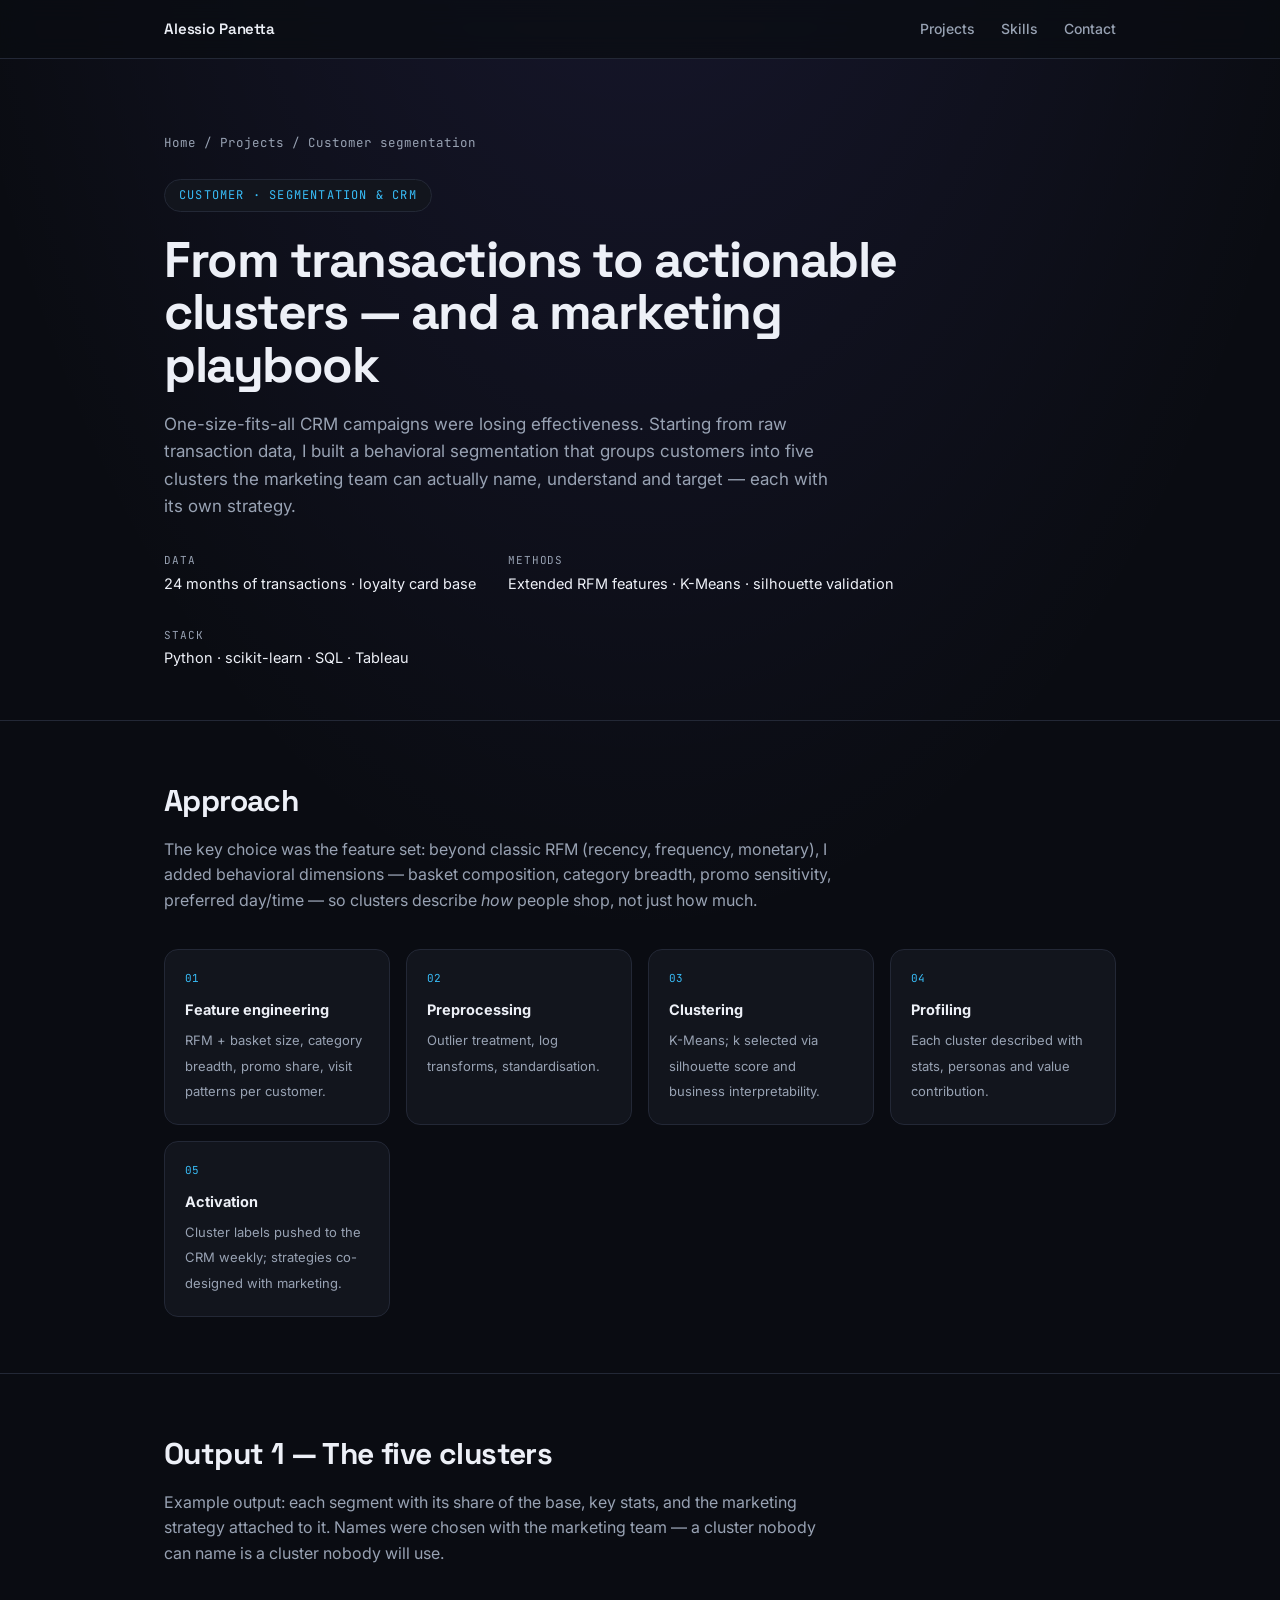
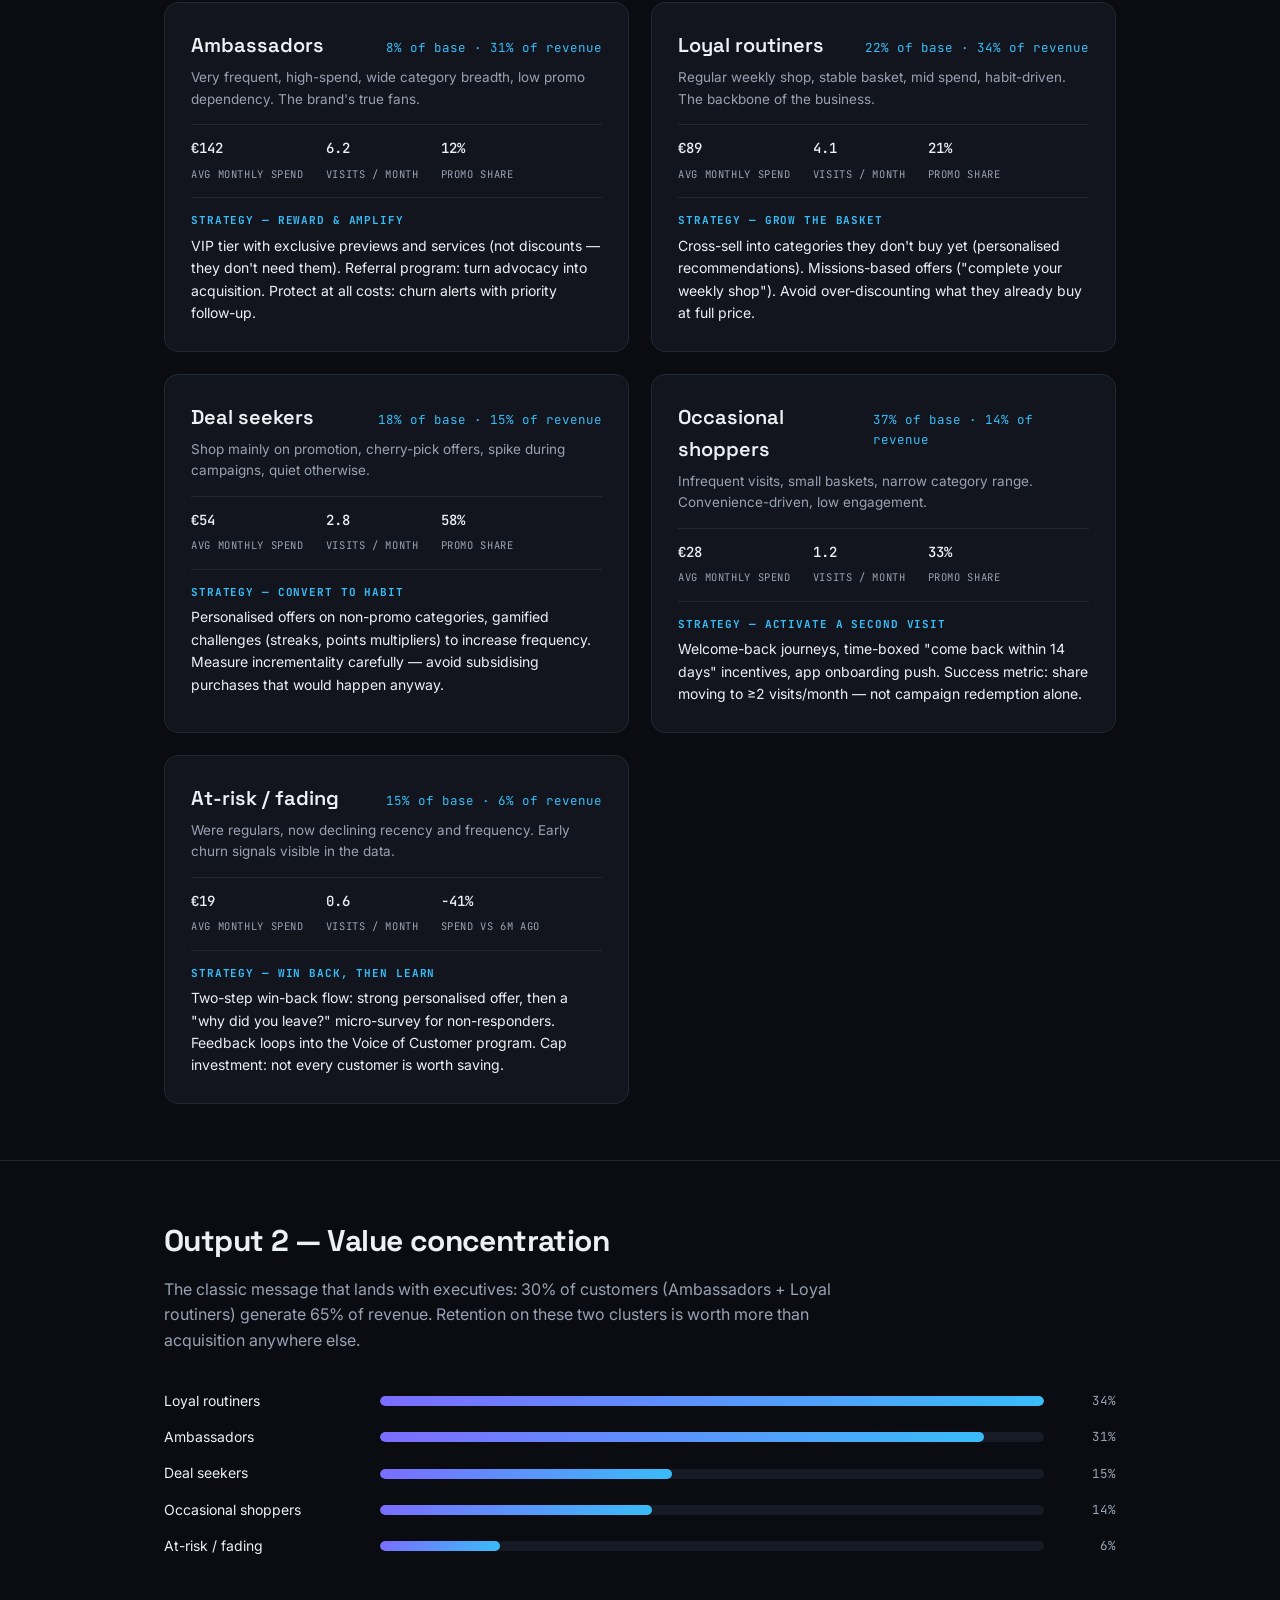
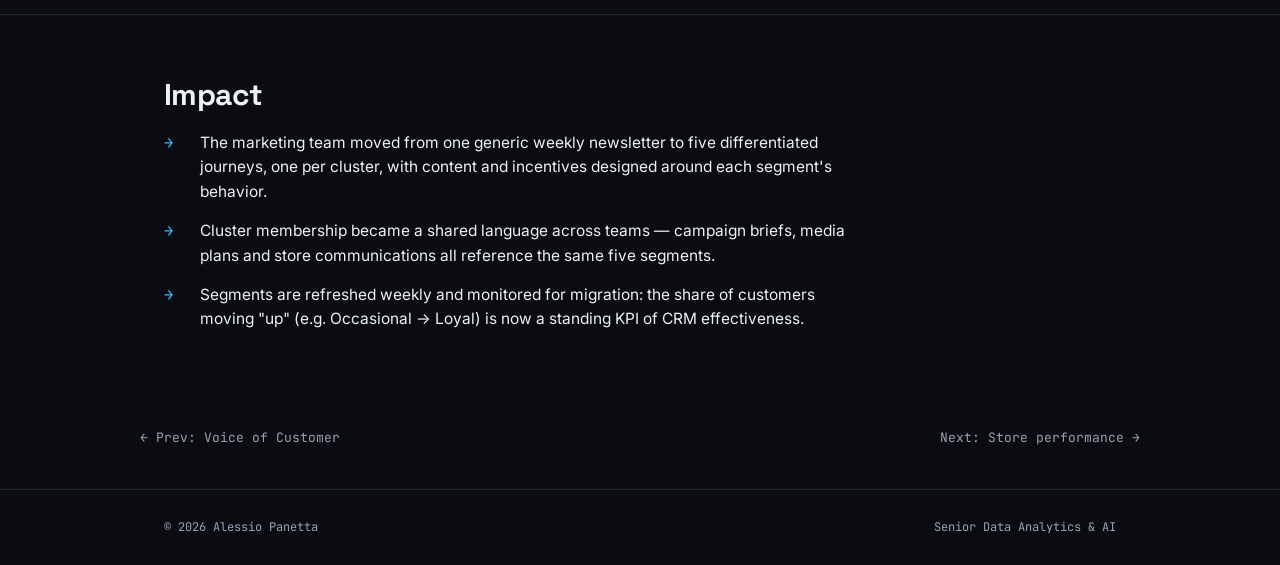
==== projects/customer-segmentation.html @ a86d2486 "Add files via upload" ====
<!DOCTYPE html>
<html lang="en">
<head>
<meta charset="UTF-8">
<meta name="viewport" content="width=device-width, initial-scale=1.0">
<title>Customer Segmentation — Case Study</title>
<link rel="preconnect" href="https://fonts.googleapis.com">
<link rel="preconnect" href="https://fonts.gstatic.com" crossorigin>
<link href="https://fonts.googleapis.com/css2?family=Space+Grotesk:wght@500;600;700&family=Inter:wght@400;500;600&family=JetBrains+Mono:wght@400;500&display=swap" rel="stylesheet">
<link rel="stylesheet" href="../css/style.css">
</head>
<body>

<nav>
  <div class="nav-inner">
    <a class="nav-name" href="../index.html">Alessio Panetta</a>
    <ul class="nav-links">
      <li><a href="../index.html#projects">Projects</a></li>
      <li><a href="../index.html#skills">Skills</a></li>
      <li><a href="../index.html#contact">Contact</a></li>
    </ul>
  </div>
</nav>

<header class="proj-header">
  <div class="wrap">
    <p class="breadcrumb"><a href="../index.html">Home</a> / <a href="../index.html#projects">Projects</a> / Customer segmentation</p>
    <p class="eyebrow">Customer · Segmentation &amp; CRM</p>
    <h1>From transactions to actionable clusters — and a marketing playbook</h1>
    <p class="proj-summary">
      One-size-fits-all CRM campaigns were losing effectiveness. Starting from raw
      transaction data, I built a behavioral segmentation that groups customers into
      five clusters the marketing team can actually name, understand and target —
      each with its own strategy.
    </p>
    <div class="proj-meta">
      <div class="meta-item">
        <div class="fact-k">Data</div>
        <div class="fact-v">24 months of transactions · loyalty card base</div>
      </div>
      <div class="meta-item">
        <div class="fact-k">Methods</div>
        <div class="fact-v">Extended RFM features · K-Means · silhouette validation</div>
      </div>
      <div class="meta-item">
        <div class="fact-k">Stack</div>
        <div class="fact-v">Python · scikit-learn · SQL · Tableau</div>
      </div>
    </div>
  </div>
</header>

<section class="proj-section">
  <div class="wrap">
    <h2>Approach</h2>
    <p class="lede">The key choice was the feature set: beyond classic RFM (recency,
    frequency, monetary), I added behavioral dimensions — basket composition, category
    breadth, promo sensitivity, preferred day/time — so clusters describe <em>how</em>
    people shop, not just how much.</p>
    <div class="pipeline">
      <div class="pipe-step">
        <strong>Feature engineering</strong>
        <span>RFM + basket size, category breadth, promo share, visit patterns per customer.</span>
      </div>
      <div class="pipe-step">
        <strong>Preprocessing</strong>
        <span>Outlier treatment, log transforms, standardisation.</span>
      </div>
      <div class="pipe-step">
        <strong>Clustering</strong>
        <span>K-Means; k selected via silhouette score and business interpretability.</span>
      </div>
      <div class="pipe-step">
        <strong>Profiling</strong>
        <span>Each cluster described with stats, personas and value contribution.</span>
      </div>
      <div class="pipe-step">
        <strong>Activation</strong>
        <span>Cluster labels pushed to the CRM weekly; strategies co-designed with marketing.</span>
      </div>
    </div>
  </div>
</section>

<section class="proj-section">
  <div class="wrap">
    <h2>Output 1 — The five clusters</h2>
    <p class="lede">Example output: each segment with its share of the base, key stats,
    and the marketing strategy attached to it. Names were chosen with the marketing
    team — a cluster nobody can name is a cluster nobody will use.</p>

    <div class="clusters">

      <div class="cluster">
        <div class="cluster-top">
          <h3>Ambassadors</h3>
          <span class="share">8% of base · 31% of revenue</span>
        </div>
        <p class="traits">Very frequent, high-spend, wide category breadth, low promo dependency. The brand's true fans.</p>
        <div class="stats">
          <div class="stat"><b>€142</b><span>avg monthly spend</span></div>
          <div class="stat"><b>6.2</b><span>visits / month</span></div>
          <div class="stat"><b>12%</b><span>promo share</span></div>
        </div>
        <p class="strategy"><strong>Strategy — reward &amp; amplify</strong>
        VIP tier with exclusive previews and services (not discounts — they don't need
        them). Referral program: turn advocacy into acquisition. Protect at all costs:
        churn alerts with priority follow-up.</p>
      </div>

      <div class="cluster">
        <div class="cluster-top">
          <h3>Loyal routiners</h3>
          <span class="share">22% of base · 34% of revenue</span>
        </div>
        <p class="traits">Regular weekly shop, stable basket, mid spend, habit-driven. The backbone of the business.</p>
        <div class="stats">
          <div class="stat"><b>€89</b><span>avg monthly spend</span></div>
          <div class="stat"><b>4.1</b><span>visits / month</span></div>
          <div class="stat"><b>21%</b><span>promo share</span></div>
        </div>
        <p class="strategy"><strong>Strategy — grow the basket</strong>
        Cross-sell into categories they don't buy yet (personalised recommendations).
        Missions-based offers ("complete your weekly shop"). Avoid over-discounting
        what they already buy at full price.</p>
      </div>

      <div class="cluster">
        <div class="cluster-top">
          <h3>Deal seekers</h3>
          <span class="share">18% of base · 15% of revenue</span>
        </div>
        <p class="traits">Shop mainly on promotion, cherry-pick offers, spike during campaigns, quiet otherwise.</p>
        <div class="stats">
          <div class="stat"><b>€54</b><span>avg monthly spend</span></div>
          <div class="stat"><b>2.8</b><span>visits / month</span></div>
          <div class="stat"><b>58%</b><span>promo share</span></div>
        </div>
        <p class="strategy"><strong>Strategy — convert to habit</strong>
        Personalised offers on non-promo categories, gamified challenges (streaks,
        points multipliers) to increase frequency. Measure incrementality carefully —
        avoid subsidising purchases that would happen anyway.</p>
      </div>

      <div class="cluster">
        <div class="cluster-top">
          <h3>Occasional shoppers</h3>
          <span class="share">37% of base · 14% of revenue</span>
        </div>
        <p class="traits">Infrequent visits, small baskets, narrow category range. Convenience-driven, low engagement.</p>
        <div class="stats">
          <div class="stat"><b>€28</b><span>avg monthly spend</span></div>
          <div class="stat"><b>1.2</b><span>visits / month</span></div>
          <div class="stat"><b>33%</b><span>promo share</span></div>
        </div>
        <p class="strategy"><strong>Strategy — activate a second visit</strong>
        Welcome-back journeys, time-boxed "come back within 14 days" incentives,
        app onboarding push. Success metric: share moving to ≥2 visits/month —
        not campaign redemption alone.</p>
      </div>

      <div class="cluster">
        <div class="cluster-top">
          <h3>At-risk / fading</h3>
          <span class="share">15% of base · 6% of revenue</span>
        </div>
        <p class="traits">Were regulars, now declining recency and frequency. Early churn signals visible in the data.</p>
        <div class="stats">
          <div class="stat"><b>€19</b><span>avg monthly spend</span></div>
          <div class="stat"><b>0.6</b><span>visits / month</span></div>
          <div class="stat"><b>−41%</b><span>spend vs 6m ago</span></div>
        </div>
        <p class="strategy"><strong>Strategy — win back, then learn</strong>
        Two-step win-back flow: strong personalised offer, then a "why did you leave?"
        micro-survey for non-responders. Feedback loops into the Voice of Customer
        program. Cap investment: not every customer is worth saving.</p>
      </div>

    </div>
  </div>
</section>

<section class="proj-section">
  <div class="wrap">
    <h2>Output 2 — Value concentration</h2>
    <p class="lede">The classic message that lands with executives: 30% of customers
    (Ambassadors + Loyal routiners) generate 65% of revenue. Retention on these two
    clusters is worth more than acquisition anywhere else.</p>
    <div class="bars" role="img" aria-label="Revenue share by cluster">
      <div class="bar-row"><span>Loyal routiners</span><div class="track"><div class="fill" style="width:100%"></div></div><span class="val">34%</span></div>
      <div class="bar-row"><span>Ambassadors</span><div class="track"><div class="fill" style="width:91%"></div></div><span class="val">31%</span></div>
      <div class="bar-row"><span>Deal seekers</span><div class="track"><div class="fill" style="width:44%"></div></div><span class="val">15%</span></div>
      <div class="bar-row"><span>Occasional shoppers</span><div class="track"><div class="fill" style="width:41%"></div></div><span class="val">14%</span></div>
      <div class="bar-row"><span>At-risk / fading</span><div class="track"><div class="fill" style="width:18%"></div></div><span class="val">6%</span></div>
    </div>
  </div>
</section>

<section class="proj-section">
  <div class="wrap">
    <h2>Impact</h2>
    <div class="takeaways">
      <div class="takeaway">The marketing team moved from one generic weekly newsletter to five differentiated journeys, one per cluster, with content and incentives designed around each segment's behavior.</div>
      <div class="takeaway">Cluster membership became a shared language across teams — campaign briefs, media plans and store communications all reference the same five segments.</div>
      <div class="takeaway">Segments are refreshed weekly and monitored for migration: the share of customers moving "up" (e.g. Occasional → Loyal) is now a standing KPI of CRM effectiveness.</div>
    </div>
  </div>
</section>

<div class="wrap proj-nav">
  <a href="voice-of-customer.html">← Prev: Voice of Customer</a>
  <a href="store-performance.html">Next: Store performance →</a>
</div>

<footer>
  <div class="wrap">
    <span>© 2026 Alessio Panetta</span>
    <span>Senior Data Analytics &amp; AI</span>
  </div>
</footer>

</body>
</html>
---- css/style.css ----
/* ============================================================
   Portfolio — shared styles
   Theme: modern dark / tech
   Palette: near-black surface, violet→cyan accent gradient
   ============================================================ */
:root{
  --bg:#0A0C12;
  --surface:#12151D;
  --surface-2:#171B25;
  --ink:#EDF0F7;
  --slate:#98A2B3;
  --line:#232836;
  --accent:#7C6CFF;
  --accent-2:#38BDF8;
  --accent-soft:rgba(124,108,255,.12);
  --green:#34D399;
  --green-soft:rgba(52,211,153,.12);
  --amber:#FBBF24;
  --amber-soft:rgba(251,191,36,.12);
  --red:#F87171;
  --red-soft:rgba(248,113,113,.12);
  --grad:linear-gradient(135deg,var(--accent),var(--accent-2));
  --display:'Space Grotesk', -apple-system, sans-serif;
  --body:'Inter', -apple-system, sans-serif;
  --mono:'JetBrains Mono', monospace;
}
*{margin:0;padding:0;box-sizing:border-box}
html{scroll-behavior:smooth}
@media (prefers-reduced-motion: reduce){
  html{scroll-behavior:auto}
  *,*::before,*::after{animation:none!important;transition:none!important}
}
body{
  background:var(--bg);
  background-image:radial-gradient(ellipse 80% 50% at 50% -10%,rgba(124,108,255,.13),transparent 70%);
  background-repeat:no-repeat;
  color:var(--ink);
  font-family:var(--body);
  font-size:16px;
  line-height:1.6;
  -webkit-font-smoothing:antialiased;
}
::selection{background:var(--accent);color:#fff}
a{color:inherit}
a:focus-visible,button:focus-visible{outline:2px solid var(--accent-2);outline-offset:3px;border-radius:4px}
.wrap{max-width:1000px;margin:0 auto;padding:0 24px}

/* ---------- NAV ---------- */
nav{
  position:sticky;top:0;z-index:10;
  background:rgba(10,12,18,.75);
  backdrop-filter:blur(12px);
  border-bottom:1px solid var(--line);
}
.nav-inner{
  display:flex;justify-content:space-between;align-items:center;
  padding:16px 24px;max-width:1000px;margin:0 auto;
}
.nav-name{
  font-family:var(--display);font-weight:600;font-size:15px;
  letter-spacing:-.01em;text-decoration:none;
}
.nav-links{display:flex;gap:26px;list-style:none}
.nav-links a{text-decoration:none;font-size:14px;font-weight:500;color:var(--slate);transition:color .15s}
.nav-links a:hover{color:var(--ink)}

/* ---------- HERO (home) ---------- */
header.hero{padding:110px 0 84px}
.eyebrow{
  display:inline-block;
  font-family:var(--mono);font-size:12px;letter-spacing:.1em;
  text-transform:uppercase;color:var(--accent-2);margin-bottom:22px;
  padding:6px 14px;border:1px solid var(--line);border-radius:999px;
  background:var(--surface);
}
h1{
  font-family:var(--display);font-weight:700;
  font-size:clamp(40px,6.5vw,66px);line-height:1.05;letter-spacing:-.03em;
  max-width:18ch;
}
h1 em{
  font-style:normal;
  background:var(--grad);
  -webkit-background-clip:text;background-clip:text;
  -webkit-text-fill-color:transparent;color:transparent;
}
.hero-sub{margin-top:26px;max-width:56ch;color:var(--slate);font-size:17px}
.hero-spark{margin-top:44px;width:100%;max-width:420px;display:block}
.hero-spark path{
  stroke:var(--accent-2);stroke-width:2;fill:none;stroke-linecap:round;
  stroke-dasharray:600;stroke-dashoffset:600;
  animation:draw 1.6s .3s ease forwards;
}
.hero-spark circle{fill:var(--accent-2);opacity:0;animation:pop .3s 1.7s ease forwards}
@keyframes draw{to{stroke-dashoffset:0}}
@keyframes pop{to{opacity:1}}

/* ---------- SECTIONS ---------- */
section{padding:72px 0;border-top:1px solid var(--line)}
.sec-head{display:flex;align-items:baseline;gap:16px;margin-bottom:40px}
h2{font-family:var(--display);font-weight:700;font-size:30px;letter-spacing:-.02em}
.sec-note{font-family:var(--mono);font-size:12px;color:var(--slate)}

/* ---------- PROJECT CARDS (home) ---------- */
.projects{display:grid;gap:22px}
.card{
  border:1px solid var(--line);border-radius:16px;
  padding:32px;background:var(--surface);text-decoration:none;display:block;
  transition:border-color .2s, box-shadow .2s, transform .2s;
}
.card:hover{
  border-color:var(--accent);
  box-shadow:0 12px 40px rgba(124,108,255,.15);
  transform:translateY(-3px);
}
.card-tag{
  font-family:var(--mono);font-size:11px;letter-spacing:.1em;
  text-transform:uppercase;color:var(--accent-2);margin-bottom:12px;
}
.card h3{font-family:var(--display);font-weight:600;font-size:23px;letter-spacing:-.01em;margin-bottom:12px}
.card p{color:var(--slate);font-size:15px;max-width:64ch}
.card-tools{margin-top:18px;display:flex;flex-wrap:wrap;gap:8px}
.card-tools span{
  font-family:var(--mono);font-size:11.5px;color:var(--ink);
  background:var(--surface-2);border:1px solid var(--line);
  border-radius:999px;padding:4px 12px;
}
.card-cta{
  margin-top:20px;font-family:var(--mono);font-size:13px;color:var(--accent-2);font-weight:500;
}

/* ---------- SKILLS ---------- */
.skills{display:grid;grid-template-columns:repeat(auto-fit,minmax(200px,1fr));gap:22px}
.skill-group{
  background:var(--surface);border:1px solid var(--line);
  border-radius:14px;padding:22px;
}
.skill-group h4{
  font-family:var(--mono);font-size:12px;letter-spacing:.1em;
  text-transform:uppercase;color:var(--accent-2);margin-bottom:14px;
  padding-bottom:10px;border-bottom:1px solid var(--line);
}
.skill-group ul{list-style:none;display:grid;gap:8px;font-size:14.5px}

/* ---------- ABOUT ---------- */
.about-grid{display:grid;grid-template-columns:1.4fr 1fr;gap:56px;align-items:start}
.about-text{font-size:16.5px;color:var(--slate)}
.about-text p+p{margin-top:16px}
.facts{display:grid;gap:14px}
.fact{
  background:var(--surface);border:1px solid var(--line);
  border-left:3px solid var(--accent);border-radius:10px;padding:14px 18px;
}
.fact-k{font-family:var(--mono);font-size:11px;letter-spacing:.08em;text-transform:uppercase;color:var(--slate)}
.fact-v{font-size:15px;margin-top:2px}

/* ---------- CONTACT ---------- */
.contact-inner{max-width:560px}
.contact-inner p{color:var(--slate);margin:16px 0 32px;font-size:16.5px}
.contact-links{display:flex;flex-wrap:wrap;gap:14px}
.btn{
  font-family:var(--display);font-weight:600;font-size:14.5px;text-decoration:none;
  padding:13px 26px;border-radius:12px;transition:all .15s;
  border:1px solid var(--line);
}
.btn-primary{background:var(--grad);color:#fff;border:none}
.btn-primary:hover{filter:brightness(1.12);box-shadow:0 6px 24px rgba(124,108,255,.35)}
.btn-ghost{color:var(--ink);background:var(--surface)}
.btn-ghost:hover{border-color:var(--accent);color:var(--accent-2)}

footer{border-top:1px solid var(--line);padding:28px 0;font-family:var(--mono);font-size:12px;color:var(--slate)}
footer .wrap{display:flex;justify-content:space-between;flex-wrap:wrap;gap:8px}

/* ============================================================
   PROJECT DETAIL PAGES
   ============================================================ */
.proj-header{padding:74px 0 50px;border-bottom:1px solid var(--line)}
.breadcrumb{font-family:var(--mono);font-size:12.5px;color:var(--slate);margin-bottom:26px}
.breadcrumb a{color:var(--slate);text-decoration:none}
.breadcrumb a:hover{color:var(--accent-2)}
.proj-header h1{font-size:clamp(32px,5vw,50px);max-width:24ch}
.proj-summary{margin-top:20px;max-width:62ch;color:var(--slate);font-size:17px}
.proj-meta{display:flex;flex-wrap:wrap;gap:32px;margin-top:32px}
.meta-item .fact-k{margin-bottom:2px}
.meta-item .fact-v{font-size:14.5px}
.proj-meta .meta-item{background:none;border:none;padding:0}

.proj-section{padding:56px 0;border-top:1px solid var(--line)}
.proj-section:first-of-type{border-top:none}
.proj-section h2{margin-bottom:12px}
.proj-section > .wrap > p.lede{color:var(--slate);max-width:68ch;margin-bottom:36px;font-size:16px}
h3.sub{
  font-family:var(--mono);font-size:12px;letter-spacing:.1em;text-transform:uppercase;
  color:var(--accent-2);margin:36px 0 16px;
}
h3.sub:first-of-type{margin-top:0}

/* Pipeline steps */
.pipeline{display:grid;grid-template-columns:repeat(auto-fit,minmax(180px,1fr));gap:16px;counter-reset:step}
.pipe-step{
  border:1px solid var(--line);border-radius:14px;background:var(--surface);padding:20px;
  counter-increment:step;transition:border-color .2s;
}
.pipe-step:hover{border-color:var(--accent)}
.pipe-step::before{
  content:counter(step,decimal-leading-zero);
  font-family:var(--mono);font-size:11px;color:var(--accent-2);display:block;margin-bottom:10px;
}
.pipe-step strong{display:block;font-size:14.5px;margin-bottom:6px}
.pipe-step span{font-size:13px;color:var(--slate);line-height:1.5}

/* Insight cards (pain / gain) */
.insight-grid{display:grid;grid-template-columns:1fr 1fr;gap:24px}
.insight{border:1px solid var(--line);border-radius:14px;background:var(--surface);overflow:hidden}
.insight-head{
  padding:14px 22px;font-family:var(--mono);font-size:12px;letter-spacing:.08em;
  text-transform:uppercase;border-bottom:1px solid var(--line);
}
.insight.pain .insight-head{background:var(--red-soft);color:var(--red)}
.insight.gain .insight-head{background:var(--green-soft);color:var(--green)}
.insight ul{list-style:none;padding:10px 0}
.insight li{padding:12px 22px;font-size:14.5px;display:grid;gap:3px}
.insight li+li{border-top:1px solid var(--line)}
.insight li strong{font-size:14.5px}
.insight li span{color:var(--slate);font-size:13.5px}
.insight li .share{font-family:var(--mono);font-size:12px}
.insight.pain .share{color:var(--red)}
.insight.gain .share{color:var(--green)}

/* Journey map */
.journey{display:grid;grid-template-columns:repeat(5,1fr);gap:12px}
.j-stage{border:1px solid var(--line);border-radius:12px;background:var(--surface);padding:18px 16px}
.j-name{font-family:var(--mono);font-size:11.5px;letter-spacing:.06em;text-transform:uppercase;margin-bottom:10px}
.j-bar{height:6px;border-radius:3px;background:var(--surface-2);overflow:hidden;margin-bottom:8px}
.j-bar i{display:block;height:100%;border-radius:3px}
.j-pos i{background:var(--green)}
.j-neg i{background:var(--red)}
.j-score{font-family:var(--mono);font-size:12px;color:var(--slate);margin-bottom:10px}
.j-note{font-size:12.5px;color:var(--slate);line-height:1.45}

/* Quotes */
.quotes{display:grid;grid-template-columns:1fr 1fr;gap:20px}
.quote{
  border:1px solid var(--line);border-left:3px solid var(--green);
  border-radius:0 12px 12px 0;background:var(--surface);padding:20px 22px;
}
.quote.neg{border-left-color:var(--red)}
.quote p{font-size:15.5px;line-height:1.55;color:var(--ink)}
.quote footer{border:none;padding:12px 0 0;font-family:var(--mono);font-size:11.5px;color:var(--slate)}

/* Segment ↔ topic graph (VoC) */
.graph-wrap{border:1px solid var(--line);border-radius:14px;background:var(--surface);padding:24px 20px 16px;overflow-x:auto}
.vograph{display:block;min-width:660px;width:100%;height:auto}
.vograph text{font-family:var(--mono);font-size:12.5px;fill:var(--ink)}
.vograph .g-sub{fill:var(--slate);font-size:10.5px}
.vograph .g-col{fill:var(--slate);font-size:10.5px;letter-spacing:.12em;text-transform:uppercase}
.vograph .g-user{fill:var(--accent)}
.vograph .g-topic{fill:var(--accent-2)}
.g-edge{fill:none;stroke-linecap:round;opacity:.38;transition:opacity .15s}
.g-edge:hover{opacity:.95}
.g-edge.pos{stroke:var(--green)}
.g-edge.neg{stroke:var(--red)}
.graph-legend{display:flex;flex-wrap:wrap;gap:18px;margin-top:14px;font-family:var(--mono);font-size:11.5px;color:var(--slate)}
.graph-legend i{display:inline-block;width:18px;height:3px;border-radius:2px;vertical-align:middle;margin-right:7px}
.graph-legend .pos i{background:var(--green)}
.graph-legend .neg i{background:var(--red)}

/* Bars (topic distribution, rankings) */
.bars{display:grid;gap:14px}
.bar-row{display:grid;grid-template-columns:200px 1fr 56px;gap:16px;align-items:center;font-size:14px}
.bar-row .track{height:10px;background:var(--surface-2);border-radius:5px;overflow:hidden}
.bar-row .fill{height:100%;background:var(--grad);border-radius:5px}
.bar-row .val{font-family:var(--mono);font-size:12.5px;color:var(--slate);text-align:right}
.bar-row.neg .track{background:var(--surface-2)}
.bar-row.neg .fill{background:var(--red)}

/* Tables */
.tbl-wrap{overflow-x:auto;border:1px solid var(--line);border-radius:14px;background:var(--surface)}
table{width:100%;border-collapse:collapse;font-size:14px;min-width:640px}
th{
  font-family:var(--mono);font-size:11px;letter-spacing:.08em;text-transform:uppercase;
  color:var(--slate);text-align:left;padding:14px 18px;border-bottom:1px solid var(--line);
  background:var(--surface-2);white-space:nowrap;
}
td{padding:14px 18px;border-bottom:1px solid var(--line);vertical-align:top}
tr:last-child td{border-bottom:none}
td strong{font-weight:600}
.num{font-family:var(--mono);font-size:13px;white-space:nowrap}
.pill{
  display:inline-block;font-family:var(--mono);font-size:11.5px;
  padding:3px 10px;border-radius:999px;white-space:nowrap;
}
.pill-green{background:var(--green-soft);color:var(--green)}
.pill-amber{background:var(--amber-soft);color:var(--amber)}
.pill-red{background:var(--red-soft);color:var(--red)}

/* Cluster cards */
.clusters{display:grid;grid-template-columns:1fr 1fr;gap:22px}
.cluster{border:1px solid var(--line);border-radius:14px;background:var(--surface);padding:26px;transition:border-color .2s}
.cluster:hover{border-color:var(--accent)}
.cluster-top{display:flex;justify-content:space-between;align-items:baseline;margin-bottom:6px}
.cluster h3{font-family:var(--display);font-weight:600;font-size:20px}
.cluster .share{font-family:var(--mono);font-size:12.5px;color:var(--accent-2)}
.cluster .traits{color:var(--slate);font-size:13.5px;margin-bottom:14px}
.cluster .stats{display:flex;gap:22px;padding:12px 0;border-top:1px solid var(--line);border-bottom:1px solid var(--line);margin-bottom:14px}
.cluster .stat b{font-family:var(--mono);font-size:14px;font-weight:500;display:block}
.cluster .stat span{font-family:var(--mono);font-size:10.5px;letter-spacing:.06em;text-transform:uppercase;color:var(--slate)}
.cluster .strategy{font-size:14px}
.cluster .strategy strong{font-family:var(--mono);font-size:11px;letter-spacing:.08em;text-transform:uppercase;color:var(--accent-2);display:block;margin-bottom:5px}

/* KPI framework */
.kpi-areas{display:grid;grid-template-columns:repeat(3,1fr);gap:22px;margin-bottom:40px}
.kpi-area{border:1px solid var(--line);border-radius:14px;background:var(--surface);padding:24px;transition:border-color .2s}
.kpi-area:hover{border-color:var(--accent)}
.kpi-area .w{font-family:var(--mono);font-size:12px;color:var(--accent-2);margin-bottom:8px}
.kpi-area h3{font-family:var(--display);font-weight:600;font-size:19px;margin-bottom:12px}
.kpi-area ul{list-style:none;display:grid;gap:7px;font-size:13.5px;color:var(--slate)}
.kpi-area li::before{content:"— ";color:var(--accent-2)}

/* Ranking */
.rank-grid{display:grid;grid-template-columns:1fr 1fr;gap:24px}
.rank-col h3{font-family:var(--mono);font-size:12px;letter-spacing:.1em;text-transform:uppercase;margin-bottom:16px}
.rank-col.top h3{color:var(--green)}
.rank-col.bottom h3{color:var(--red)}

/* Takeaways */
.takeaways{display:grid;gap:14px;max-width:70ch}
.takeaway{display:grid;grid-template-columns:22px 1fr;gap:14px;font-size:15.5px}
.takeaway::before{content:"→";color:var(--accent-2);font-family:var(--mono)}

/* Prev / next */
.proj-nav{display:flex;justify-content:space-between;gap:16px;padding:40px 0}
.proj-nav a{font-family:var(--mono);font-size:13px;text-decoration:none;color:var(--slate)}
.proj-nav a:hover{color:var(--accent-2)}

/* ---------- RESPONSIVE ---------- */
@media(max-width:820px){
  .journey{grid-template-columns:repeat(2,1fr)}
  .kpi-areas{grid-template-columns:1fr}
}
@media(max-width:720px){
  header.hero{padding:64px 0 56px}
  .insight-grid,.quotes,.clusters,.rank-grid{grid-template-columns:1fr}
  .about-grid{grid-template-columns:1fr}
  .bar-row{grid-template-columns:120px 1fr 50px;font-size:13px}
  .nav-links{gap:16px}
  .nav-links a{font-size:13px}
}
@media(max-width:480px){
  .journey{grid-template-columns:1fr}
}
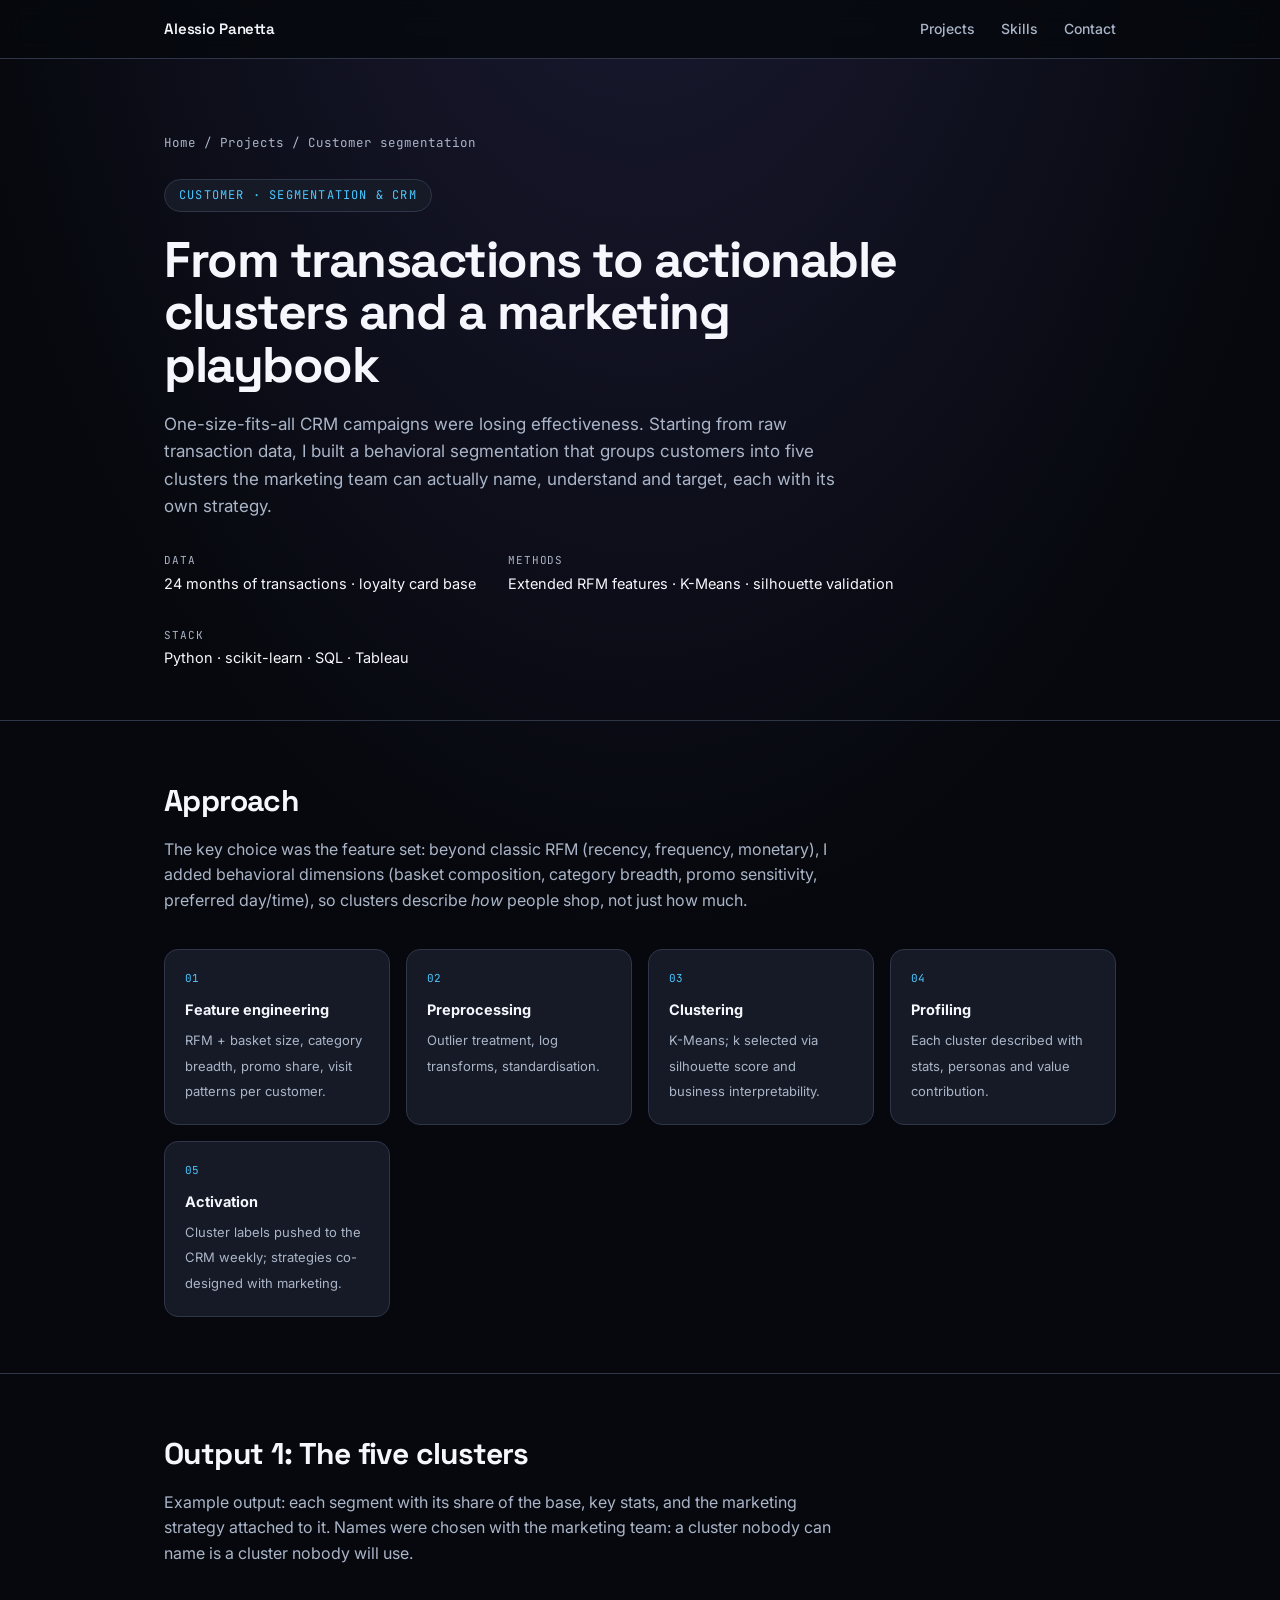
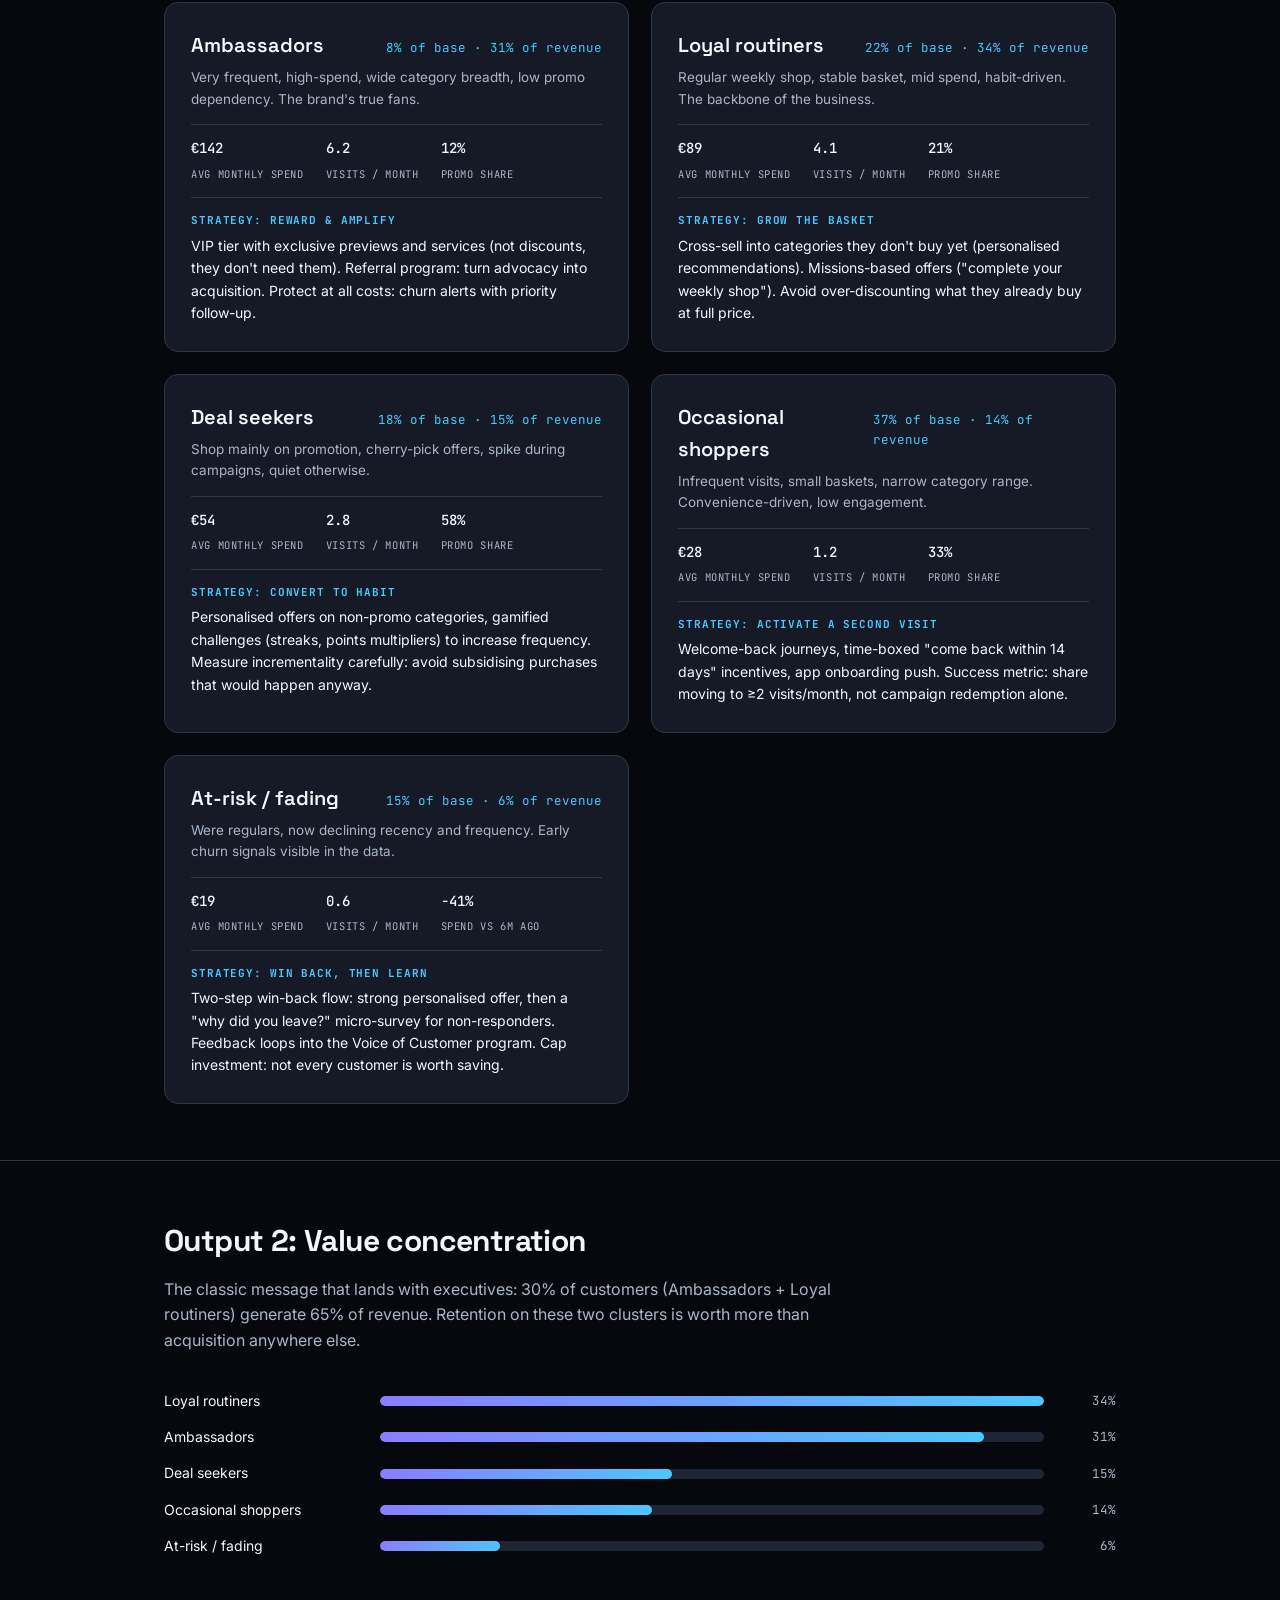
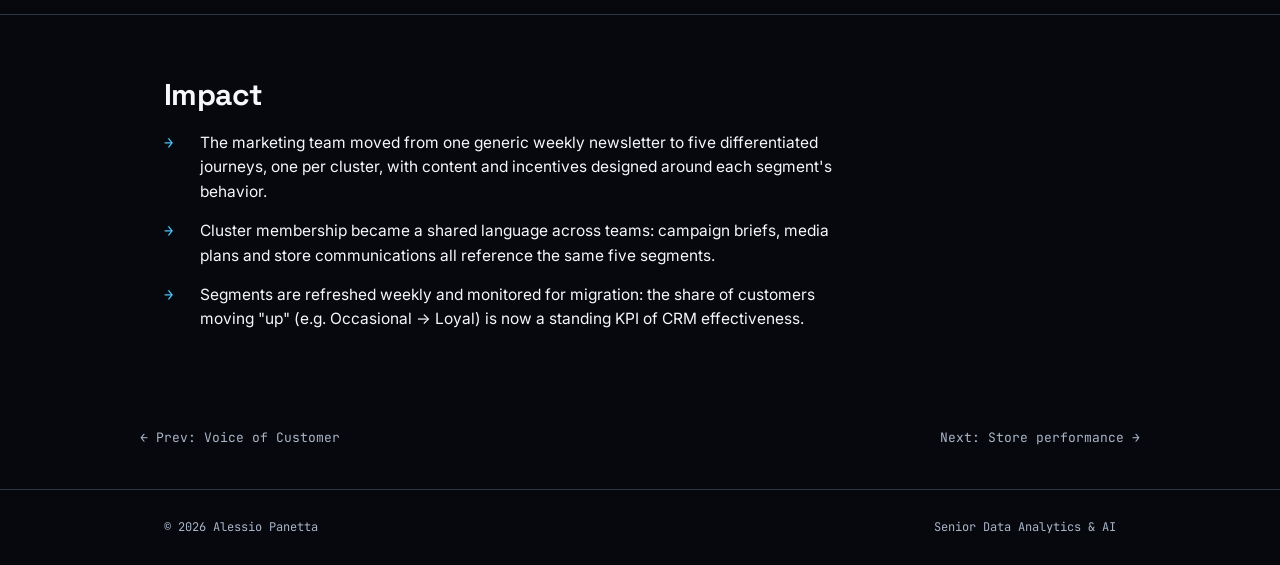
==== commit 350b3161: "Add files via upload" ====
--- a/projects/customer-segmentation.html
+++ b/projects/customer-segmentation.html
@@ -3,7 +3,7 @@
 <head>
 <meta charset="UTF-8">
 <meta name="viewport" content="width=device-width, initial-scale=1.0">
-<title>Customer Segmentation — Case Study</title>
+<title>Customer Segmentation · Case Study</title>
 <link rel="preconnect" href="https://fonts.googleapis.com">
 <link rel="preconnect" href="https://fonts.gstatic.com" crossorigin>
 <link href="https://fonts.googleapis.com/css2?family=Space+Grotesk:wght@500;600;700&family=Inter:wght@400;500;600&family=JetBrains+Mono:wght@400;500&display=swap" rel="stylesheet">
@@ -26,11 +26,11 @@
   <div class="wrap">
     <p class="breadcrumb"><a href="../index.html">Home</a> / <a href="../index.html#projects">Projects</a> / Customer segmentation</p>
     <p class="eyebrow">Customer · Segmentation &amp; CRM</p>
-    <h1>From transactions to actionable clusters — and a marketing playbook</h1>
+    <h1>From transactions to actionable clusters and a marketing playbook</h1>
     <p class="proj-summary">
       One-size-fits-all CRM campaigns were losing effectiveness. Starting from raw
       transaction data, I built a behavioral segmentation that groups customers into
-      five clusters the marketing team can actually name, understand and target —
+      five clusters the marketing team can actually name, understand and target,
       each with its own strategy.
     </p>
     <div class="proj-meta">
@@ -54,8 +54,8 @@
   <div class="wrap">
     <h2>Approach</h2>
     <p class="lede">The key choice was the feature set: beyond classic RFM (recency,
-    frequency, monetary), I added behavioral dimensions — basket composition, category
-    breadth, promo sensitivity, preferred day/time — so clusters describe <em>how</em>
+    frequency, monetary), I added behavioral dimensions (basket composition, category
+    breadth, promo sensitivity, preferred day/time), so clusters describe <em>how</em>
     people shop, not just how much.</p>
     <div class="pipeline">
       <div class="pipe-step">
@@ -84,10 +84,10 @@
 
 <section class="proj-section">
   <div class="wrap">
-    <h2>Output 1 — The five clusters</h2>
+    <h2>Output 1: The five clusters</h2>
     <p class="lede">Example output: each segment with its share of the base, key stats,
     and the marketing strategy attached to it. Names were chosen with the marketing
-    team — a cluster nobody can name is a cluster nobody will use.</p>
+    team: a cluster nobody can name is a cluster nobody will use.</p>
 
     <div class="clusters">
 
@@ -102,8 +102,8 @@
           <div class="stat"><b>6.2</b><span>visits / month</span></div>
           <div class="stat"><b>12%</b><span>promo share</span></div>
         </div>
-        <p class="strategy"><strong>Strategy — reward &amp; amplify</strong>
-        VIP tier with exclusive previews and services (not discounts — they don't need
+        <p class="strategy"><strong>Strategy: reward &amp; amplify</strong>
+        VIP tier with exclusive previews and services (not discounts, they don't need
         them). Referral program: turn advocacy into acquisition. Protect at all costs:
         churn alerts with priority follow-up.</p>
       </div>
@@ -119,7 +119,7 @@
           <div class="stat"><b>4.1</b><span>visits / month</span></div>
           <div class="stat"><b>21%</b><span>promo share</span></div>
         </div>
-        <p class="strategy"><strong>Strategy — grow the basket</strong>
+        <p class="strategy"><strong>Strategy: grow the basket</strong>
         Cross-sell into categories they don't buy yet (personalised recommendations).
         Missions-based offers ("complete your weekly shop"). Avoid over-discounting
         what they already buy at full price.</p>
@@ -136,9 +136,9 @@
           <div class="stat"><b>2.8</b><span>visits / month</span></div>
           <div class="stat"><b>58%</b><span>promo share</span></div>
         </div>
-        <p class="strategy"><strong>Strategy — convert to habit</strong>
+        <p class="strategy"><strong>Strategy: convert to habit</strong>
         Personalised offers on non-promo categories, gamified challenges (streaks,
-        points multipliers) to increase frequency. Measure incrementality carefully —
+        points multipliers) to increase frequency. Measure incrementality carefully:
         avoid subsidising purchases that would happen anyway.</p>
       </div>
 
@@ -153,9 +153,9 @@
           <div class="stat"><b>1.2</b><span>visits / month</span></div>
           <div class="stat"><b>33%</b><span>promo share</span></div>
         </div>
-        <p class="strategy"><strong>Strategy — activate a second visit</strong>
+        <p class="strategy"><strong>Strategy: activate a second visit</strong>
         Welcome-back journeys, time-boxed "come back within 14 days" incentives,
-        app onboarding push. Success metric: share moving to ≥2 visits/month —
+        app onboarding push. Success metric: share moving to ≥2 visits/month,
         not campaign redemption alone.</p>
       </div>
 
@@ -170,7 +170,7 @@
           <div class="stat"><b>0.6</b><span>visits / month</span></div>
           <div class="stat"><b>−41%</b><span>spend vs 6m ago</span></div>
         </div>
-        <p class="strategy"><strong>Strategy — win back, then learn</strong>
+        <p class="strategy"><strong>Strategy: win back, then learn</strong>
         Two-step win-back flow: strong personalised offer, then a "why did you leave?"
         micro-survey for non-responders. Feedback loops into the Voice of Customer
         program. Cap investment: not every customer is worth saving.</p>
@@ -182,7 +182,7 @@
 
 <section class="proj-section">
   <div class="wrap">
-    <h2>Output 2 — Value concentration</h2>
+    <h2>Output 2: Value concentration</h2>
     <p class="lede">The classic message that lands with executives: 30% of customers
     (Ambassadors + Loyal routiners) generate 65% of revenue. Retention on these two
     clusters is worth more than acquisition anywhere else.</p>
@@ -201,7 +201,7 @@
     <h2>Impact</h2>
     <div class="takeaways">
       <div class="takeaway">The marketing team moved from one generic weekly newsletter to five differentiated journeys, one per cluster, with content and incentives designed around each segment's behavior.</div>
-      <div class="takeaway">Cluster membership became a shared language across teams — campaign briefs, media plans and store communications all reference the same five segments.</div>
+      <div class="takeaway">Cluster membership became a shared language across teams: campaign briefs, media plans and store communications all reference the same five segments.</div>
       <div class="takeaway">Segments are refreshed weekly and monitored for migration: the share of customers moving "up" (e.g. Occasional → Loyal) is now a standing KPI of CRM effectiveness.</div>
     </div>
   </div>
--- a/css/style.css
+++ b/css/style.css
@@ -1,24 +1,24 @@
 /* ============================================================
-   Portfolio — shared styles
+   Portfolio - shared styles
    Theme: modern dark / tech
    Palette: near-black surface, violet→cyan accent gradient
    ============================================================ */
 :root{
-  --bg:#0A0C12;
-  --surface:#12151D;
-  --surface-2:#171B25;
-  --ink:#EDF0F7;
-  --slate:#98A2B3;
-  --line:#232836;
-  --accent:#7C6CFF;
-  --accent-2:#38BDF8;
-  --accent-soft:rgba(124,108,255,.12);
-  --green:#34D399;
-  --green-soft:rgba(52,211,153,.12);
-  --amber:#FBBF24;
-  --amber-soft:rgba(251,191,36,.12);
-  --red:#F87171;
-  --red-soft:rgba(248,113,113,.12);
+  --bg:#06080D;
+  --surface:#151A26;
+  --surface-2:#1E2534;
+  --ink:#F5F7FC;
+  --slate:#AAB5C8;
+  --line:#2E3648;
+  --accent:#8B7CFF;
+  --accent-2:#4CC7FF;
+  --accent-soft:rgba(139,124,255,.16);
+  --green:#3BE3A4;
+  --green-soft:rgba(59,227,164,.14);
+  --amber:#FFC940;
+  --amber-soft:rgba(255,201,64,.14);
+  --red:#FF7B70;
+  --red-soft:rgba(255,123,112,.14);
   --grad:linear-gradient(135deg,var(--accent),var(--accent-2));
   --display:'Space Grotesk', -apple-system, sans-serif;
   --body:'Inter', -apple-system, sans-serif;
@@ -32,7 +32,7 @@
 }
 body{
   background:var(--bg);
-  background-image:radial-gradient(ellipse 80% 50% at 50% -10%,rgba(124,108,255,.13),transparent 70%);
+  background-image:radial-gradient(ellipse 80% 50% at 50% -10%,rgba(139,124,255,.18),transparent 70%);
   background-repeat:no-repeat;
   color:var(--ink);
   font-family:var(--body);
@@ -48,7 +48,7 @@
 /* ---------- NAV ---------- */
 nav{
   position:sticky;top:0;z-index:10;
-  background:rgba(10,12,18,.75);
+  background:rgba(6,8,13,.8);
   backdrop-filter:blur(12px);
   border-bottom:1px solid var(--line);
 }
@@ -315,7 +315,7 @@
 .kpi-area .w{font-family:var(--mono);font-size:12px;color:var(--accent-2);margin-bottom:8px}
 .kpi-area h3{font-family:var(--display);font-weight:600;font-size:19px;margin-bottom:12px}
 .kpi-area ul{list-style:none;display:grid;gap:7px;font-size:13.5px;color:var(--slate)}
-.kpi-area li::before{content:"— ";color:var(--accent-2)}
+.kpi-area li::before{content:"· ";color:var(--accent-2)}
 
 /* Ranking */
 .rank-grid{display:grid;grid-template-columns:1fr 1fr;gap:24px}
